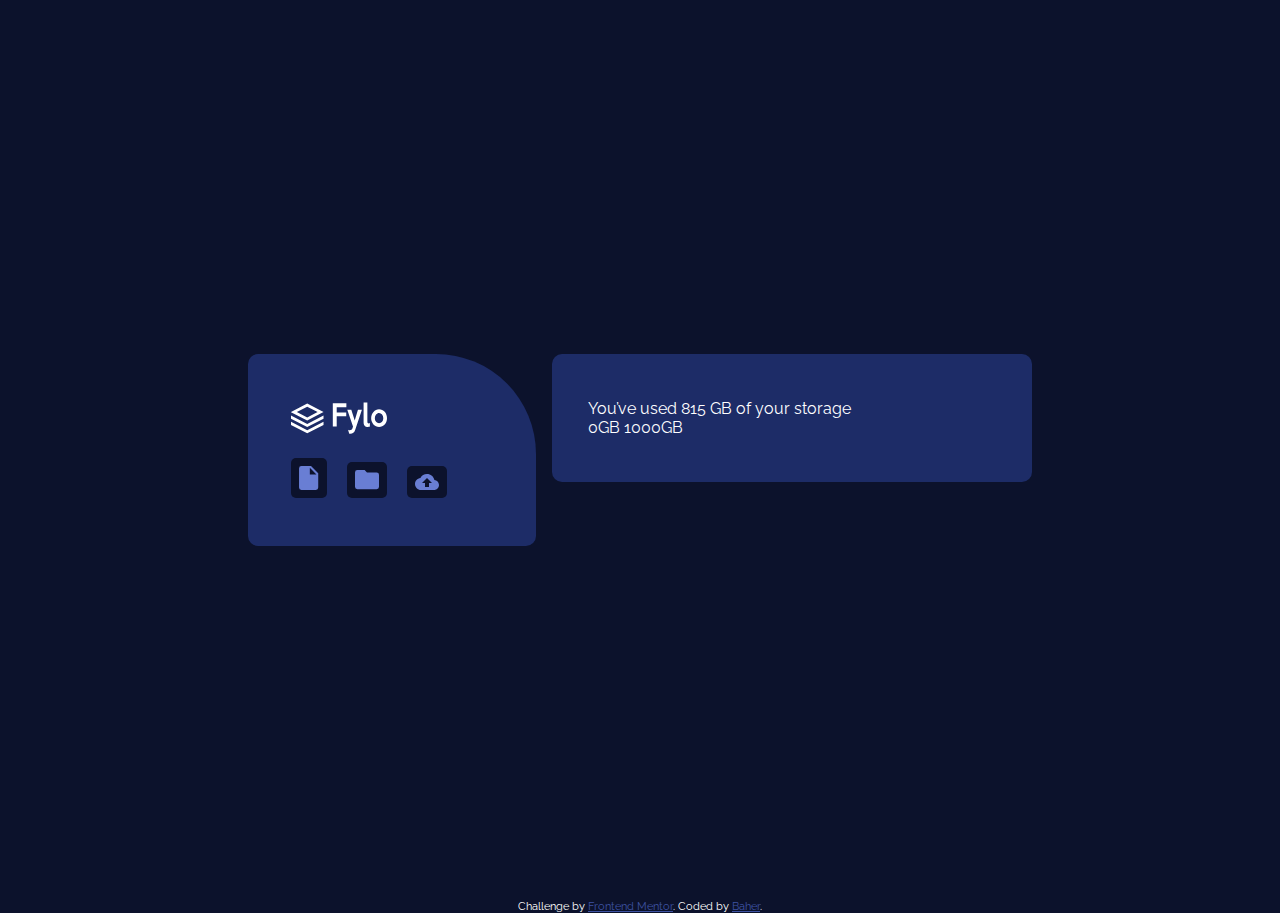
==== fylo-data-storage-component-master/index.html @ d9e73fe5 "start and making alot of progress in fylo data storage" ====
<!DOCTYPE html>
<html lang="en">
  <head>
    <meta charset="UTF-8" />
    <meta name="viewport" content="width=device-width, initial-scale=1.0" />
    <!-- displays site properly based on user's device -->

    <link rel="preconnect" href="https://fonts.gstatic.com" />
    <link
      href="https://fonts.googleapis.com/css2?family=Raleway:ital,wght@1,400;700&display=swap"
      rel="stylesheet"
    />

    <link
      rel="icon"
      type="image/png"
      sizes="32x32"
      href="./images/favicon-32x32.png"
    />
    <link rel="stylesheet" href="./index.css" />
    <title>Frontend Mentor | Fylo data storage component</title>

    <!-- Feel free to remove these styles or customise in your own stylesheet 👍 -->
    <style>
      .attribution {
        font-size: 11px;
        text-align: center;
      }
      .attribution a {
        color: hsl(228, 45%, 44%);
      }
    </style>
  </head>
  <body>
    <div class="container">
      <div class="cards-container">
        <div class="options-card">
          <div class="options-container">
            <img class="logo" src="./images/logo.svg" />
            <div class="icons-section">
              <img class="icon" src="./images/icon-document.svg" />
              <img class="icon" src="./images/icon-folder.svg" />
              <img class="icon" src="./images/icon-upload.svg" />
            </div>
          </div>
        </div>
        <div class="loading-card">
          <div class="loading-container">
            <p>You’ve used 815 GB of your storage</p>
            <div class="loading-bar">
              <div class="progress"></div>
            </div>
            <div class="bar-values">
              <span>0GB</span>
              <span>1000GB</span>
            </div>
          </div>
        </div>
      </div>
    </div>

    <div class="attribution">
      Challenge by
      <a href="https://www.frontendmentor.io?ref=challenge" target="_blank"
        >Frontend Mentor</a
      >. Coded by <a href="#">Baher</a>.
    </div>
  </body>
</html>
---- fylo-data-storage-component-master/index.css ----
:root{
    --main-bg-color:hsl(229, 57%, 11%);
    --loading-color:linear-gradient( hsl(6, 100%, 80%) to hsl(335, 100%, 65%));
    --card-color:hsl(228, 56%, 26%);
}

* { 
    margin:0;
    padding:0;
    box-sizing: border-box; 
}

body{
    min-height:100vh;
    height:100vh;
    background-color: var(--main-bg-color);
    color:white;
    font-family: 'Raleway';
}

.container{
    display: flex;
    align-items: center;
    justify-content: center;
    height:100%;
    width:100%;
}

.cards-container{
    display: flex;
    gap:1em;
}


/* Options card */

.options-card{
    display: flex;
    flex-direction: column;
    justify-content: center;

    width: 18rem;
    height: 12rem;
    background-color: var(--card-color);
    border-radius: 10px 100px 10px 10px;
}

.options-container{
    display: flex;
    flex-direction: column;
    width:80%;
    height:50%;
    margin-left:15%;
    justify-content: space-between;
}

.logo{
    height:2em;
    width:6em;
}

.icons-section{
    display: flex;
    width:50%;
    flex-direction: row;
    align-items: baseline;
    gap:20px;
    background-color: var(--card-color);
}


.icon{
    background-color: var(--main-bg-color);
    padding:0.5em;
    border-radius: 5px;;
}

/* Loading card */

.loading-card{
    display: flex;
    flex-direction: column;
    justify-content: center;
    width: 30rem;
    height: 8rem;
    background-color: var(--card-color);
    border-radius: 10px;
}

.loading-container{
    margin-left:7.5%;
}
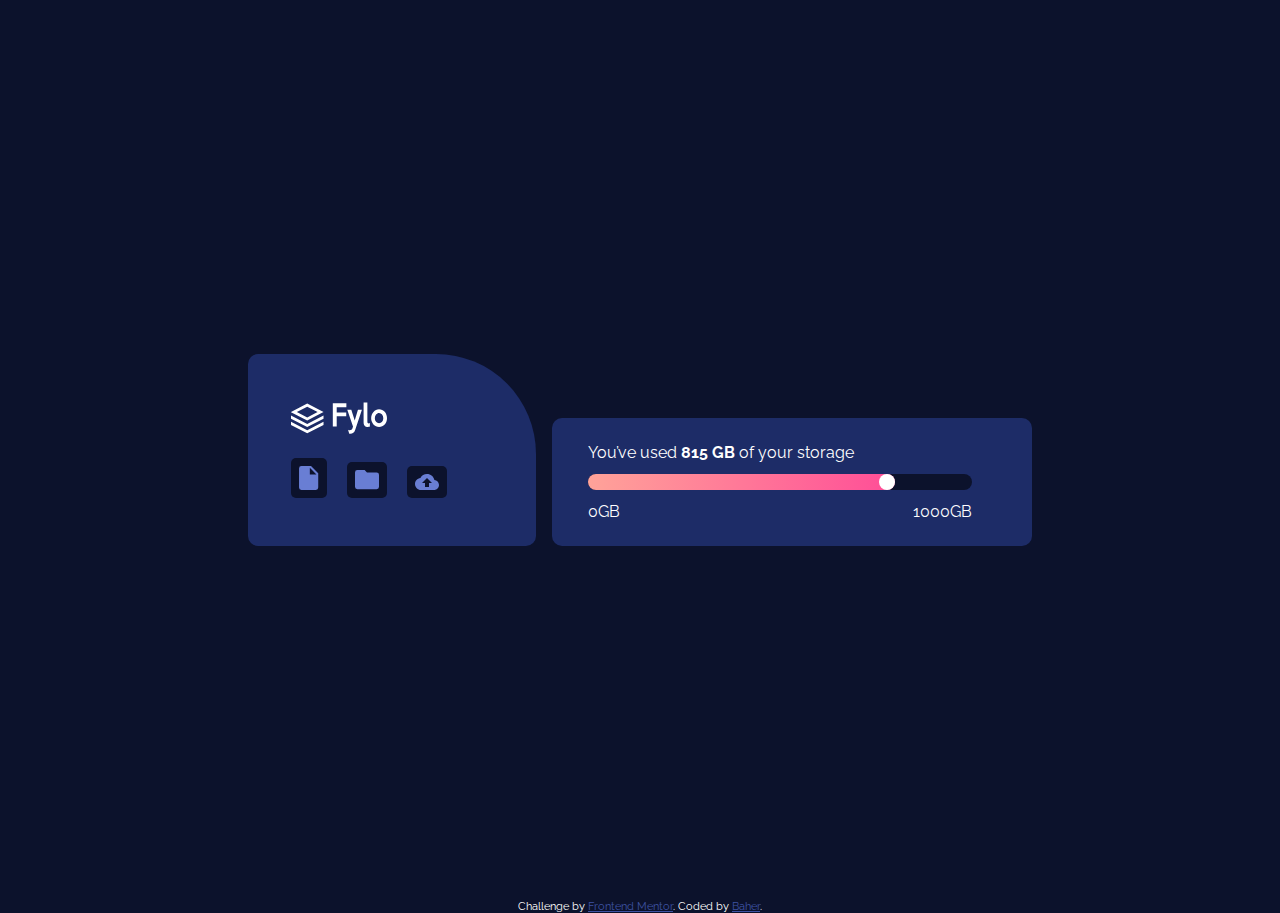
==== commit ad1aa073: "progress bar" ====
--- a/fylo-data-storage-component-master/index.html
+++ b/fylo-data-storage-component-master/index.html
@@ -6,10 +6,8 @@
     <!-- displays site properly based on user's device -->
 
     <link rel="preconnect" href="https://fonts.gstatic.com" />
-    <link
-      href="https://fonts.googleapis.com/css2?family=Raleway:ital,wght@1,400;700&display=swap"
-      rel="stylesheet"
-    />
+    <link rel="preconnect" href="https://fonts.gstatic.com">
+<link href="https://fonts.googleapis.com/css2?family=Raleway:wght@400;700&display=swap" rel="stylesheet">
 
     <link
       rel="icon"
@@ -46,9 +44,11 @@
         </div>
         <div class="loading-card">
           <div class="loading-container">
-            <p>You’ve used 815 GB of your storage</p>
+            <p>You’ve used <span class="bold">815 GB</span> of your storage</p>
             <div class="loading-bar">
-              <div class="progress"></div>
+              <div class="progress">
+                <div class="circle"></div>
+              </div>
             </div>
             <div class="bar-values">
               <span>0GB</span>
--- a/fylo-data-storage-component-master/index.css
+++ b/fylo-data-storage-component-master/index.css
@@ -16,6 +16,10 @@
     background-color: var(--main-bg-color);
     color:white;
     font-family: 'Raleway';
+}
+
+.bold{
+    font-weight: 700;
 }
 
 .container{
@@ -85,8 +89,43 @@
     height: 8rem;
     background-color: var(--card-color);
     border-radius: 10px;
+    align-self: flex-end;
 }
 
 .loading-container{
+    display: flex;
+    flex-direction: column;
+    gap:0.75em;
     margin-left:7.5%;
-}+    width:80%;
+}
+
+
+.loading-bar {
+    height:1em;
+    background-color: #0c122c;
+    border-radius: 1.5em;
+}
+  
+.progress {
+    height:1em;
+    width:80%;
+    background:linear-gradient(to right, #ffa399, #ff4d97);
+    border-radius: 1.5em;
+    position: relative;
+}
+  
+.circle {
+    position: absolute;
+    height:1em;
+    width:1em;
+    border-radius: 50%;
+    background-color: white;
+    right:0em;
+}
+
+.bar-values{
+    display: flex;
+    justify-content: space-between;
+}
+
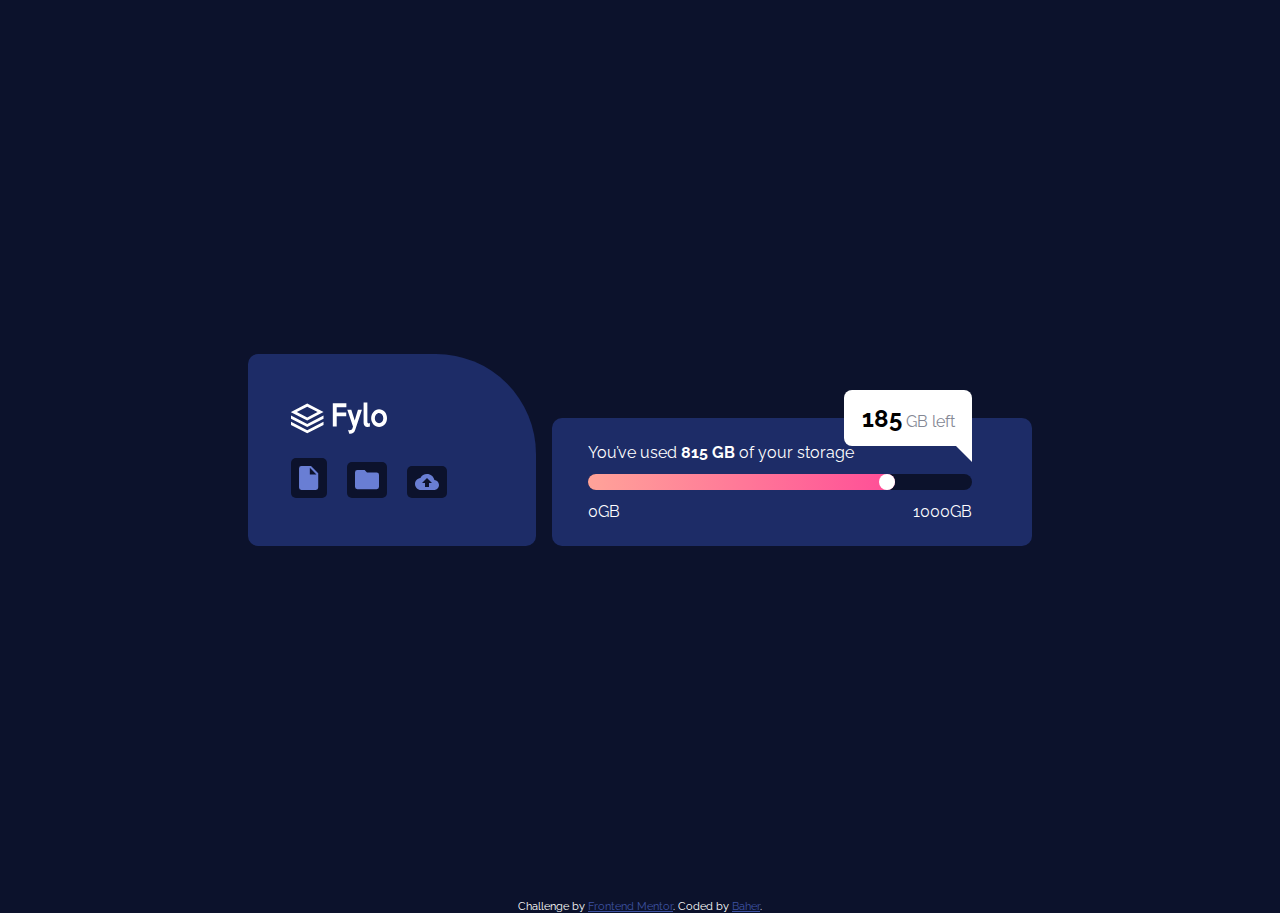
==== commit d6f4f291: "tooltip" ====
--- a/fylo-data-storage-component-master/index.html
+++ b/fylo-data-storage-component-master/index.html
@@ -54,6 +54,9 @@
               <span>0GB</span>
               <span>1000GB</span>
             </div>
+            <div class="tooltip">
+              <p class="grey-text"><span class="bold black">185</span> GB left</p>
+            </div>
           </div>
         </div>
       </div>
--- a/fylo-data-storage-component-master/index.css
+++ b/fylo-data-storage-component-master/index.css
@@ -18,8 +18,17 @@
     font-family: 'Raleway';
 }
 
+.black{
+    color:black;
+    font-size: 1.5rem;
+}
+
 .bold{
     font-weight: 700;
+}
+
+.grey-text{
+    color:hsl(229, 7%, 55%)
 }
 
 .container{
@@ -90,6 +99,7 @@
     background-color: var(--card-color);
     border-radius: 10px;
     align-self: flex-end;
+    position: relative;
 }
 
 .loading-container{
@@ -122,6 +132,7 @@
     border-radius: 50%;
     background-color: white;
     right:0em;
+    cursor:grab;
 }
 
 .bar-values{
@@ -129,3 +140,34 @@
     justify-content: space-between;
 }
 
+.tooltip{
+    position: absolute;
+    background-color: white;
+    height:3.5em;
+    width:8em;
+    border-radius: 0.5rem 0.5rem 0rem 0.5rem;
+    top:-1.75em;
+    right:12.5%;
+
+    display: flex;
+    justify-content: center;
+    align-items: center;
+    text-align: center;
+    
+}
+
+.tooltip::after {
+    content:'';
+    display:block;
+    width:0;
+    height:0;
+    position:absolute;
+
+    border-top: 1em solid transparent;
+    border-bottom: 1em solid transparent;
+    border-right: 1em solid white;
+
+    right:0em;
+    top:2.5em;
+  }
+
